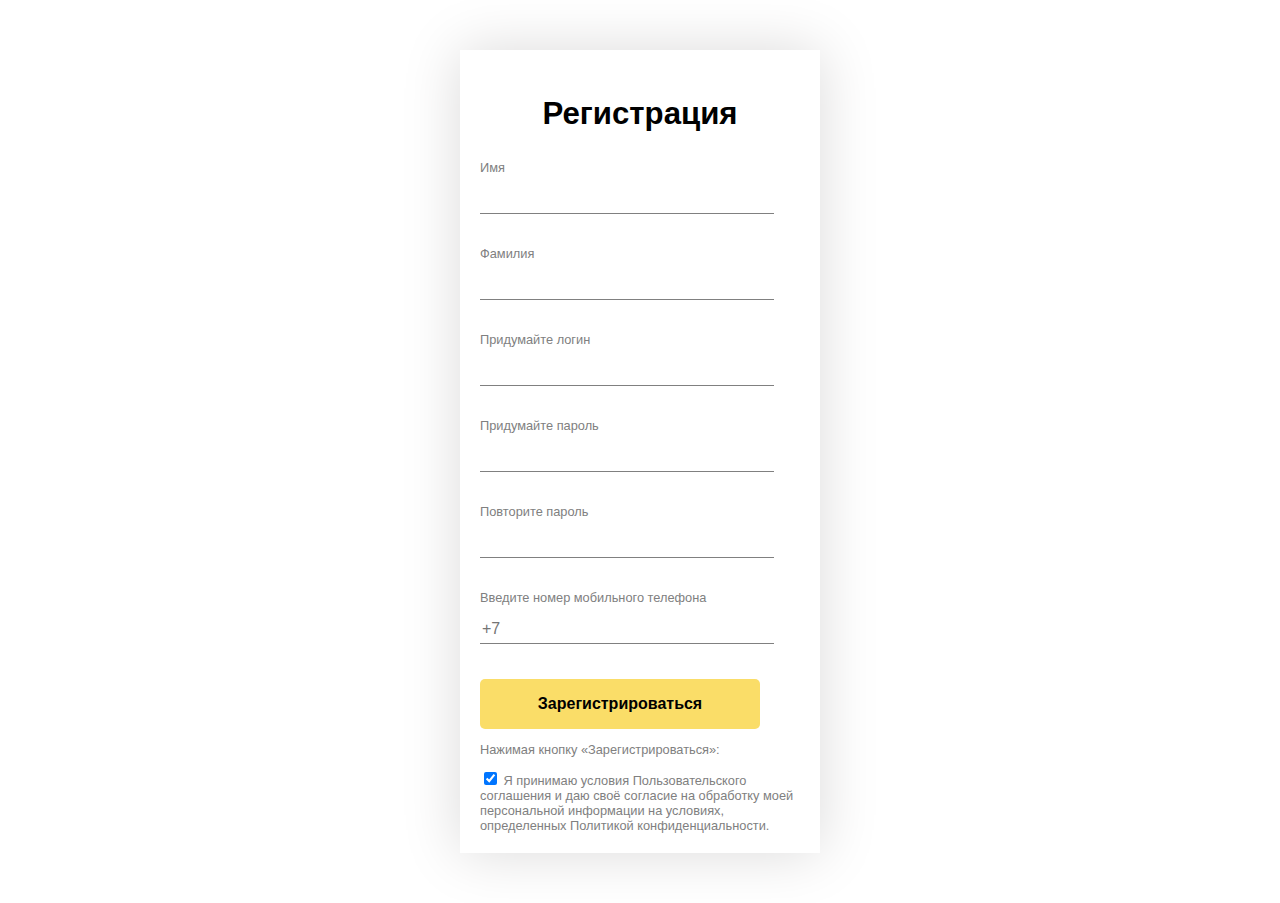
==== login.html @ 45e7c435 "new" ====
<!DOCTYPE html>
<html lang="en">

<head>
    <meta charset="UTF-8">
    <meta http-equiv="X-UA-Compatible" content="IE=edge">
    <meta name="viewport" content="width=device-width, initial-scale=1.0">
    <title>Форма регистрации</title>
    <link rel="stylesheet" href="login.css">
</head>

<body>
    <div class="wrapper">
        <div class="header">
            <h2>Регистрация</h2>
        </div>
        <form class="form" action="#">
            <div class="form__item">
                <label class="form__item_label" for="name">Имя</label><br />
                <input class="form__item_input" id="name" type="text"></div>
            <div class="form__item">
                <label class="form__item_label" for="lastname">Фамилия</label><br />
                <input class="form__item_input" id="lastname" type="text"></div>
            <div class="form__item">
                <label class="form__item_label" for="login">Придумайте логин</label><br />
                <input class="form__item_input" id="login" type="text"></div>
            <div class="form__item">
                <label class="form__item_label" for="password1">Придумайте пароль</label><br />
                <input class="form__item_input" id="password1" type="password"></div>
            <div class="form__item">
                <label class="form__item_label" for="password2">Повторите пароль</label><br />
                <input class="form__item_input" id="password2" type="password"></div>
            <div class="form__item">
                <label class="form__item_label" for="phone">Введите номер мобильного телефона</label><br />
                <input class="form__item_input" id="phone" type="number" placeholder="+7"></div>
            <div id="errorMessage"></div>
            <button class="button" onclick="check()">Зарегистрироваться</button>

            <div class="conditions">
                <p>Нажимая кнопку «Зарегистрироваться»:</p>
                <input class="checkbox" id="conditions" type="checkbox" checked name="conditions" value="yes">
                <label for="conditions"> Я принимаю условия <span>Пользовательского соглашения</span> и даю своё
                    согласие на обработку моей персональной информации на условиях, определенных <span> Политикой
                        конфиденциальности</span>.</label>
            </div>

        </form>
    </div>

    <script src="login.js"></script>
</body>

</html>
---- login.css ----
body {
    font-family: Arial, sans-serif;
}

.wrapper {
    width: 320px;
    margin: 50px auto;
    padding: 20px;
    box-shadow: 0 0px 55px 0px rgb(219, 218, 218);
}

.header {
    font-size: 1.3rem;
    text-align: center;
}

.form__item {
    margin-bottom: 30px;

}

.form__item_input {
    font-size: 1rem;
    right: 5px;
    top: 5px;
    width: 290px;
    height: 25px;
    border: solid gray;
    border-width: 0 0 1px 0;
    margin-top: 10px;
}

.form__item_input:hover {
    border: solid #ffcc00;
    border-width: 0 0 1px 0;
}

.form__item_label {
    font-size: 0.8rem;
    color: gray;
}

.button {
    width: 280px;
    height: 50px;
    margin-top: 5px;
    background-color: #fadd68;
    border: none;
    border-radius: 5px;
    font-size: 1rem;
    font-weight: 600;
    transition: 0.5s ease-in-out;
}

.button:hover {
    background-color: #ffcc00;
    transition: 0.5s ease-in-out;
}

.conditions {
    font-size: 0.8rem;
    color: grey;
}

#errorMessage {
    font-size: 0.8rem;
    color: red;
}

@media screen and (max-height:600px) {
    .wrapper {
        margin: 20px auto;
    }

    .header {
        font-size: 1.1rem;
    }

    .form__item {
        margin-bottom: 10px;

    }

    .wrapper {
        box-shadow: none;
    }
}

@media screen and (max-width: 375px) {
    .wrapper {
        margin: 20px auto;
        box-shadow: none;
    }

    .header {
        font-size: 1.1rem;
    }

    .form__item {
        margin-bottom: 20px;

    }
}

@media screen and (max-width: 540px) {
    .wrapper {
        box-shadow: none;
    }

}
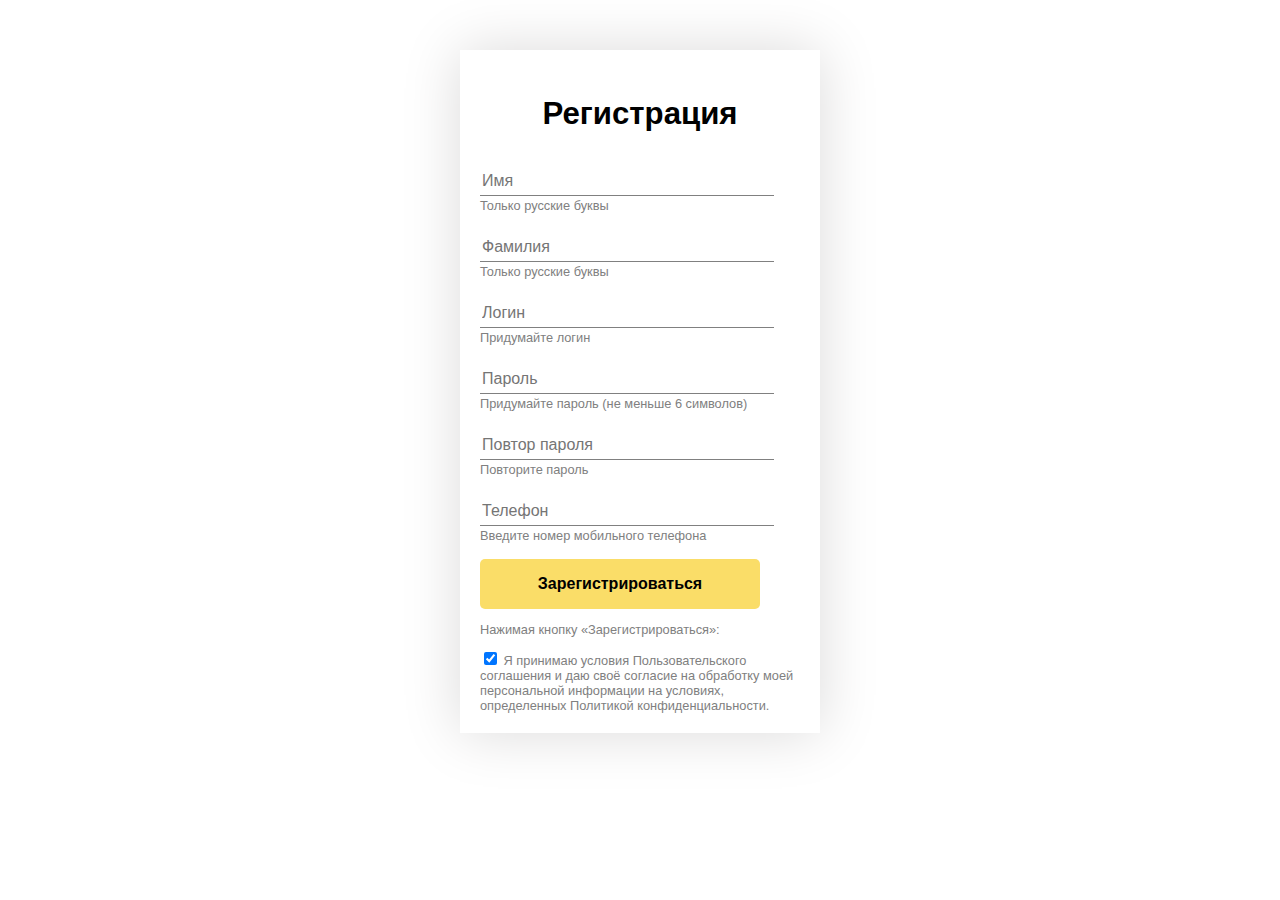
==== commit 51543858: "validity" ====
--- a/login.html
+++ b/login.html
@@ -16,25 +16,33 @@
         </div>
         <form class="form" action="#">
             <div class="form__item">
-                <label class="form__item_label" for="name">Имя</label><br />
-                <input class="form__item_input" id="name" type="text"></div>
+                <input class="form__item_input" id="name" type="text" placeholder="Имя" pattern="[А-Яа-яЁё\s]+"
+                    required>
+                <label class="form__item_label" for="name">Только русские буквы</label><br /></div>
             <div class="form__item">
-                <label class="form__item_label" for="lastname">Фамилия</label><br />
-                <input class="form__item_input" id="lastname" type="text"></div>
+                <input class="form__item_input" id="lastname" type="text" placeholder="Фамилия" pattern="[А-Яа-яЁё\s]+"
+                    required>
+                <label class="form__item_label" for="lastname">Только русские буквы</label><br /></div>
             <div class="form__item">
-                <label class="form__item_label" for="login">Придумайте логин</label><br />
-                <input class="form__item_input" id="login" type="text"></div>
+                <input class="form__item_input" id="login" type="text" placeholder="Логин"
+                    pattern="[а-яА-ЯёЁa-zA-Z0-9]+" required>
+                <label class="form__item_label" for="login">Придумайте логин</label><br /></div>
             <div class="form__item">
-                <label class="form__item_label" for="password1">Придумайте пароль</label><br />
-                <input class="form__item_input" id="password1" type="password"></div>
+                <input class="form__item_input" id="password1" type="password" min="6" max="10" placeholder="Пароль"
+                    pattern="[a-zA-Z][a-zA-Z0-9-_\.]{5,10}"
+                    title="Строчные и прописные латинские буквы, цифры, первый символ обязательно буква" required>
+                <label class="form__item_label" for="password1">Придумайте пароль (не меньше 6 символов)</label><br />
+            </div>
             <div class="form__item">
-                <label class="form__item_label" for="password2">Повторите пароль</label><br />
-                <input class="form__item_input" id="password2" type="password"></div>
+                <input class="form__item_input" id="password2" type="password" min="6" max="10"
+                    placeholder="Повтор пароля" required>
+                <label class="form__item_label" for="password2">Повторите пароль</label><br /></div>
             <div class="form__item">
-                <label class="form__item_label" for="phone">Введите номер мобильного телефона</label><br />
-                <input class="form__item_input" id="phone" type="number" placeholder="+7"></div>
+                <input class="form__item_input" id="phone" type="tel" pattern="(\+7|8)+([0-9]){10}"
+                    placeholder="Телефон" required title="В формате +79000000000 или 89000000000">
+                <label class="form__item_label" for="phone">Введите номер мобильного телефона</label><br /></div>
             <div id="errorMessage"></div>
-            <button class="button" onclick="check()">Зарегистрироваться</button>
+            <button class="btn" onclick="checkAll()">Зарегистрироваться</button>
 
             <div class="conditions">
                 <p>Нажимая кнопку «Зарегистрироваться»:</p>
--- a/login.css
+++ b/login.css
@@ -15,7 +15,7 @@
 }
 
 .form__item {
-    margin-bottom: 30px;
+    margin-bottom: 10px;
 
 }
 
@@ -40,7 +40,7 @@
     color: gray;
 }
 
-.button {
+.btn {
     width: 280px;
     height: 50px;
     margin-top: 5px;
@@ -52,7 +52,7 @@
     transition: 0.5s ease-in-out;
 }
 
-.button:hover {
+.btn:hover {
     background-color: #ffcc00;
     transition: 0.5s ease-in-out;
 }
@@ -65,6 +65,14 @@
 #errorMessage {
     font-size: 0.8rem;
     color: red;
+}
+
+/*input:invalid {
+    border-color: red;
+}*/
+
+input:valid {
+    border-color: green;
 }
 
 @media screen and (max-height:600px) {
